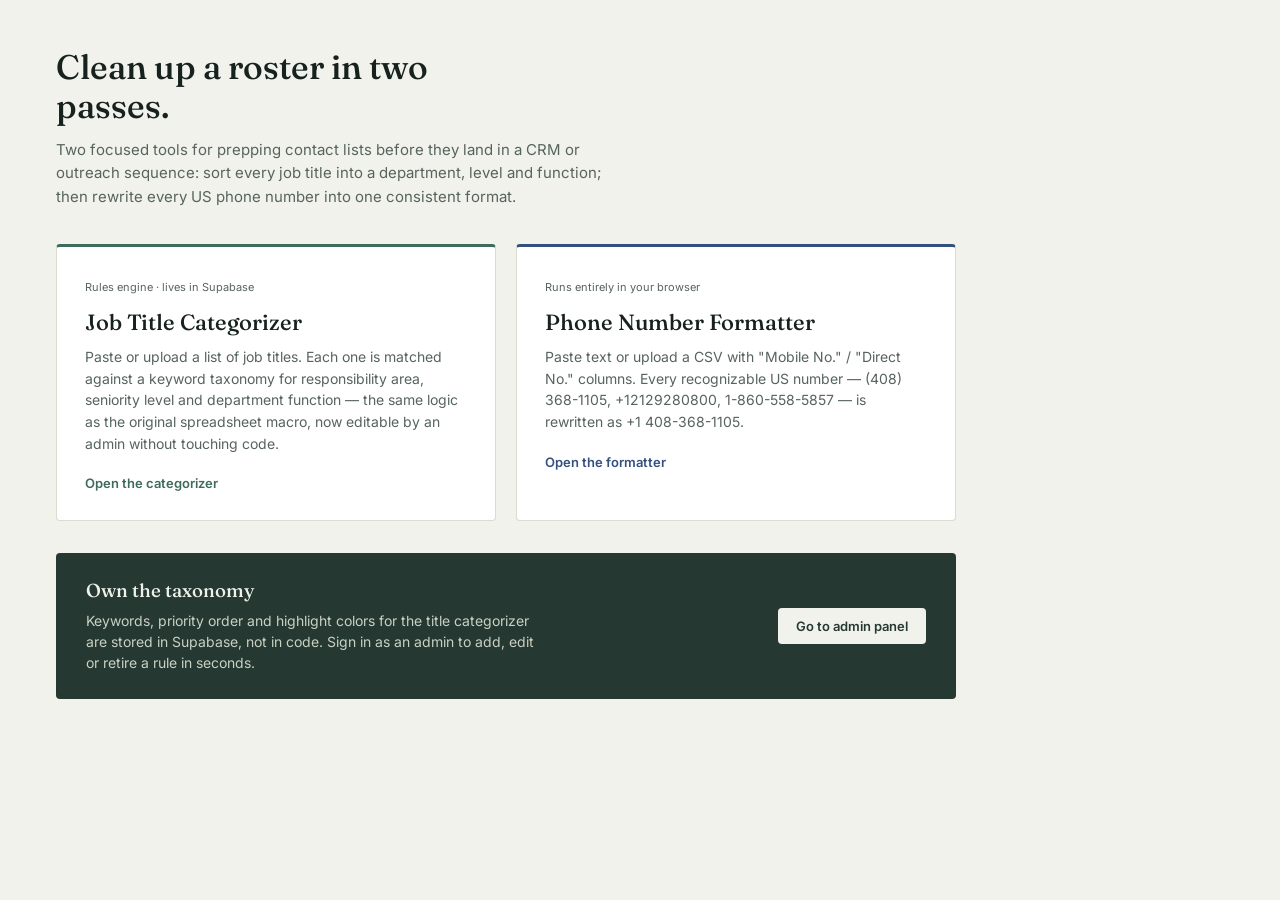
==== index.html @ 350be0b5 "first commit" ====
<!doctype html>
<html lang="en">
  <head>
    <meta charset="UTF-8" />
    <meta name="viewport" content="width=device-width, initial-scale=1.0" />
    <title>Roster Ops — Title & Phone Toolkit</title>
    <link rel="preconnect" href="https://fonts.googleapis.com" />
    <link rel="preconnect" href="https://fonts.gstatic.com" crossorigin />
    <link
      href="https://fonts.googleapis.com/css2?family=Fraunces:opsz,wght@9..144,400;9..144,500;9..144,600&family=Inter:wght@400;500;600;700&family=IBM+Plex+Mono:wght@500&display=swap"
      rel="stylesheet"
    />
    <link rel="stylesheet" href="css/styles.css" />
  </head>
  <body>
    <div class="app-shell">
      <div id="sidebar-root"></div>
      <main class="app-main">
        <div class="page">
          <header class="page-header">
            <h1 class="page-title">Clean up a roster in two passes.</h1>
            <p class="page-lede">
              Two focused tools for prepping contact lists before they land in a CRM or outreach
              sequence: sort every job title into a department, level and function; then rewrite
              every US phone number into one consistent format.
            </p>
          </header>

          <div class="tool-grid">
            <a href="job-title-categorizer.html" class="tool-card tool-card--titles">
              <span class="tool-card-tag">Rules engine · lives in Supabase</span>
              <h2>Job Title Categorizer</h2>
              <p>
                Paste or upload a list of job titles. Each one is matched against a keyword
                taxonomy for responsibility area, seniority level and department function — the
                same logic as the original spreadsheet macro, now editable by an admin without
                touching code.
              </p>
              <span class="tool-card-cta">Open the categorizer</span>
            </a>

            <a href="phone-formatter.html" class="tool-card tool-card--phones">
              <span class="tool-card-tag">Runs entirely in your browser</span>
              <h2>Phone Number Formatter</h2>
              <p>
                Paste text or upload a CSV with "Mobile No." / "Direct No." columns. Every
                recognizable US number — (408) 368-1105, +12129280800, 1-860-558-5857 — is
                rewritten as +1 408-368-1105.
              </p>
              <span class="tool-card-cta">Open the formatter</span>
            </a>
          </div>

          <section class="admin-callout">
            <div>
              <h3>Own the taxonomy</h3>
              <p>
                Keywords, priority order and highlight colors for the title categorizer are
                stored in Supabase, not in code. Sign in as an admin to add, edit or retire a
                rule in seconds.
              </p>
            </div>
            <a href="admin-login.html" class="admin-callout-cta">Go to admin panel</a>
          </section>
        </div>
      </main>
    </div>

    <script type="module" src="js/pages/home.js"></script>
  </body>
</html>
---- css/styles.css ----
:root {
  --ink: #17211d;
  --paper: #f1f2ec;
  --paper-raised: #ffffff;
  --slate: #263832;
  --slate-light: #33473f;
  --line: #d9dcd0;
  --accent-titles: #3e6b5b;
  --accent-titles-soft: #e4ede8;
  --accent-phones: #33507e;
  --accent-phones-soft: #e6ebf4;
  --highlight-architecture: #fff2cc;
  --highlight-others: #f8cece;
  --text-muted: #57645d;
  --danger: #a23b2e;
  --font-display: "Fraunces", "Iowan Old Style", serif;
  --font-body: "Inter", system-ui, sans-serif;
  --font-mono: "IBM Plex Mono", monospace;
  --radius: 4px;
}

* {
  box-sizing: border-box;
}

html,
body,
#root {
  height: 100%;
}

body {
  margin: 0;
  font-family: var(--font-body);
  color: var(--ink);
  background: var(--paper);
  -webkit-font-smoothing: antialiased;
}

button,
input {
  font-family: inherit;
}

a {
  color: inherit;
}

/* ---------- shell ---------- */

.app-shell {
  display: flex;
  min-height: 100vh;
}

.sidebar {
  width: 248px;
  flex-shrink: 0;
  background: var(--slate);
  color: #eef1ea;
  display: flex;
  flex-direction: column;
  padding: 28px 20px;
  position: sticky;
  top: 0;
  height: 100vh;
}

.sidebar-brand {
  display: flex;
  align-items: center;
  gap: 12px;
  margin-bottom: 40px;
}

.sidebar-brand-mark {
  font-family: var(--font-display);
  font-size: 20px;
  font-weight: 600;
  background: var(--paper);
  color: var(--slate);
  width: 36px;
  height: 36px;
  border-radius: var(--radius);
  display: flex;
  align-items: center;
  justify-content: center;
}

.sidebar-brand-name {
  font-family: var(--font-display);
  font-size: 16px;
  line-height: 1.2;
}

.sidebar-brand-sub {
  font-size: 12px;
  color: #b7c2ba;
}

.sidebar-nav {
  display: flex;
  flex-direction: column;
  gap: 2px;
}

.sidebar-link {
  display: block;
  padding: 10px 12px;
  border-radius: var(--radius);
  text-decoration: none;
  color: #d8ddd3;
  font-size: 14px;
  transition: background 0.15s ease;
}

.sidebar-link:hover {
  background: var(--slate-light);
}

.sidebar-link.is-active {
  background: var(--slate-light);
  color: #ffffff;
  font-weight: 600;
}

.sidebar-admin {
  margin-top: auto;
  padding-top: 20px;
  border-top: 1px solid rgba(255, 255, 255, 0.12);
}

.sidebar-admin-label {
  font-size: 11px;
  letter-spacing: 0.04em;
  color: #8fa094;
  margin-bottom: 8px;
}

.sidebar-signout {
  width: 100%;
  text-align: left;
  background: none;
  border: none;
  color: #b7c2ba;
  font-size: 12px;
  padding: 8px 12px;
  cursor: pointer;
}

.sidebar-signout:hover {
  color: #ffffff;
}

.app-main {
  flex: 1;
  padding: 48px 56px 80px;
  max-width: 1100px;
}

/* ---------- page ---------- */

.page {
  max-width: 900px;
}

.page--narrow {
  max-width: 420px;
}

.page-header {
  margin-bottom: 36px;
}

.page-title {
  font-family: var(--font-display);
  font-size: 34px;
  font-weight: 500;
  margin: 0 0 12px;
  line-height: 1.15;
  max-width: 20ch;
}

.page-lede {
  font-size: 15px;
  color: var(--text-muted);
  max-width: 62ch;
  line-height: 1.55;
  margin: 0;
}

.page-loading {
  padding: 48px;
  color: var(--text-muted);
}

/* ---------- home ---------- */

.tool-grid {
  display: grid;
  grid-template-columns: 1fr 1fr;
  gap: 20px;
  margin-bottom: 32px;
}

.tool-card {
  display: block;
  padding: 28px;
  border-radius: var(--radius);
  text-decoration: none;
  color: var(--ink);
  border: 1px solid var(--line);
  background: var(--paper-raised);
  transition: border-color 0.15s ease, transform 0.15s ease;
}

.tool-card:hover {
  transform: translateY(-2px);
}

.tool-card--titles {
  border-top: 3px solid var(--accent-titles);
}

.tool-card--phones {
  border-top: 3px solid var(--accent-phones);
}

.tool-card-tag {
  display: inline-block;
  font-size: 11px;
  color: var(--text-muted);
  margin-bottom: 14px;
}

.tool-card h2 {
  font-family: var(--font-display);
  font-size: 22px;
  font-weight: 500;
  margin: 0 0 10px;
}

.tool-card p {
  font-size: 14px;
  color: var(--text-muted);
  line-height: 1.55;
  margin: 0 0 18px;
}

.tool-card-cta {
  font-size: 13px;
  font-weight: 600;
}

.tool-card--titles .tool-card-cta {
  color: var(--accent-titles);
}

.tool-card--phones .tool-card-cta {
  color: var(--accent-phones);
}

.admin-callout {
  display: flex;
  align-items: center;
  justify-content: space-between;
  gap: 24px;
  background: var(--slate);
  color: #eef1ea;
  padding: 26px 30px;
  border-radius: var(--radius);
}

.admin-callout h3 {
  font-family: var(--font-display);
  font-weight: 500;
  margin: 0 0 8px;
}

.admin-callout p {
  margin: 0;
  font-size: 14px;
  color: #c8d1c3;
  max-width: 50ch;
  line-height: 1.5;
}

.admin-callout-cta {
  flex-shrink: 0;
  background: var(--paper);
  color: var(--slate);
  padding: 10px 18px;
  border-radius: var(--radius);
  text-decoration: none;
  font-size: 13px;
  font-weight: 600;
  white-space: nowrap;
}

/* ---------- tool panel ---------- */

.tool-panel {
  background: var(--paper-raised);
  border: 1px solid var(--line);
  border-radius: var(--radius);
  padding: 24px;
  margin-bottom: 28px;
}

.field-row {
  display: flex;
  align-items: center;
  gap: 12px;
  margin-bottom: 14px;
}

.upload-button {
  display: inline-block;
  padding: 9px 16px;
  border: 1px solid var(--ink);
  border-radius: var(--radius);
  font-size: 13px;
  font-weight: 600;
  cursor: pointer;
}

.upload-button:hover {
  background: var(--ink);
  color: var(--paper);
}

.textarea {
  width: 100%;
  border: 1px solid var(--line);
  border-radius: var(--radius);
  padding: 14px;
  font-family: var(--font-mono);
  font-size: 13px;
  line-height: 1.6;
  resize: vertical;
  margin-bottom: 16px;
}

.hint {
  font-size: 13px;
  color: var(--text-muted);
  margin: 0 0 16px;
}

.btn-primary,
.btn-secondary,
.btn-ghost {
  border-radius: var(--radius);
  border: 1px solid transparent;
  padding: 10px 18px;
  font-size: 13px;
  font-weight: 600;
  cursor: pointer;
}

.btn-primary {
  background: var(--ink);
  color: var(--paper);
}

.btn-primary:disabled {
  opacity: 0.5;
  cursor: default;
}

.btn-secondary {
  background: transparent;
  border-color: var(--ink);
  color: var(--ink);
}

.btn-ghost {
  background: transparent;
  border-color: var(--line);
  color: var(--text-muted);
}

.btn-small {
  padding: 6px 12px;
  font-size: 12px;
}

/* ---------- results / tables ---------- */

.results-block {
  margin-top: 8px;
}

.results-header {
  display: flex;
  align-items: center;
  justify-content: space-between;
  margin-bottom: 14px;
}

.results-header h2 {
  font-family: var(--font-display);
  font-weight: 500;
  font-size: 18px;
  margin: 0;
}

.data-table {
  width: 100%;
  border-collapse: collapse;
  font-size: 13px;
  background: var(--paper-raised);
  border: 1px solid var(--line);
}

.data-table th,
.data-table td {
  text-align: left;
  padding: 9px 12px;
  border-bottom: 1px solid var(--line);
}

.data-table th {
  font-weight: 600;
  color: var(--text-muted);
  font-size: 12px;
  border-bottom: 1px solid var(--ink);
}

.cell-mono {
  font-family: var(--font-mono);
}

.row-highlight-architecture td {
  background: var(--highlight-architecture);
}

.row-highlight-others td {
  background: var(--highlight-others);
}

/* ---------- banners ---------- */

.banner {
  padding: 12px 16px;
  border-radius: var(--radius);
  font-size: 13px;
  margin-bottom: 20px;
}

.banner--error {
  background: #fbe7e3;
  color: var(--danger);
  border: 1px solid #e6b6ac;
}

/* ---------- auth ---------- */

.auth-form {
  display: flex;
  flex-direction: column;
  gap: 16px;
  background: var(--paper-raised);
  border: 1px solid var(--line);
  border-radius: var(--radius);
  padding: 24px;
}

.field-label {
  display: flex;
  flex-direction: column;
  gap: 6px;
  font-size: 13px;
  font-weight: 600;
  color: var(--text-muted);
}

.field-input {
  border: 1px solid var(--line);
  border-radius: var(--radius);
  padding: 10px 12px;
  font-size: 14px;
  font-weight: 400;
  color: var(--ink);
}

/* ---------- admin rules ---------- */

.rule-section {
  margin-bottom: 40px;
}

.rule-section h2 {
  font-family: var(--font-display);
  font-weight: 500;
  font-size: 18px;
  margin: 0 0 14px;
}

.rule-table td {
  vertical-align: middle;
}

.cell-input {
  width: 100%;
  border: 1px solid transparent;
  background: transparent;
  padding: 6px 8px;
  border-radius: var(--radius);
  font-size: 13px;
  color: var(--ink);
}

.cell-input:hover,
.cell-input:focus {
  border-color: var(--line);
  background: var(--paper);
  outline: none;
}

.cell-input--narrow {
  width: 60px;
}

.rule-actions {
  display: flex;
  gap: 6px;
}

.row-inactive {
  opacity: 0.5;
}

.row-new {
  background: var(--accent-titles-soft);
}

@media (max-width: 860px) {
  .app-shell {
    flex-direction: column;
  }
  .sidebar {
    width: 100%;
    height: auto;
    position: static;
  }
  .app-main {
    padding: 32px 20px 60px;
  }
  .tool-grid {
    grid-template-columns: 1fr;
  }
  .admin-callout {
    flex-direction: column;
    align-items: flex-start;
  }
}
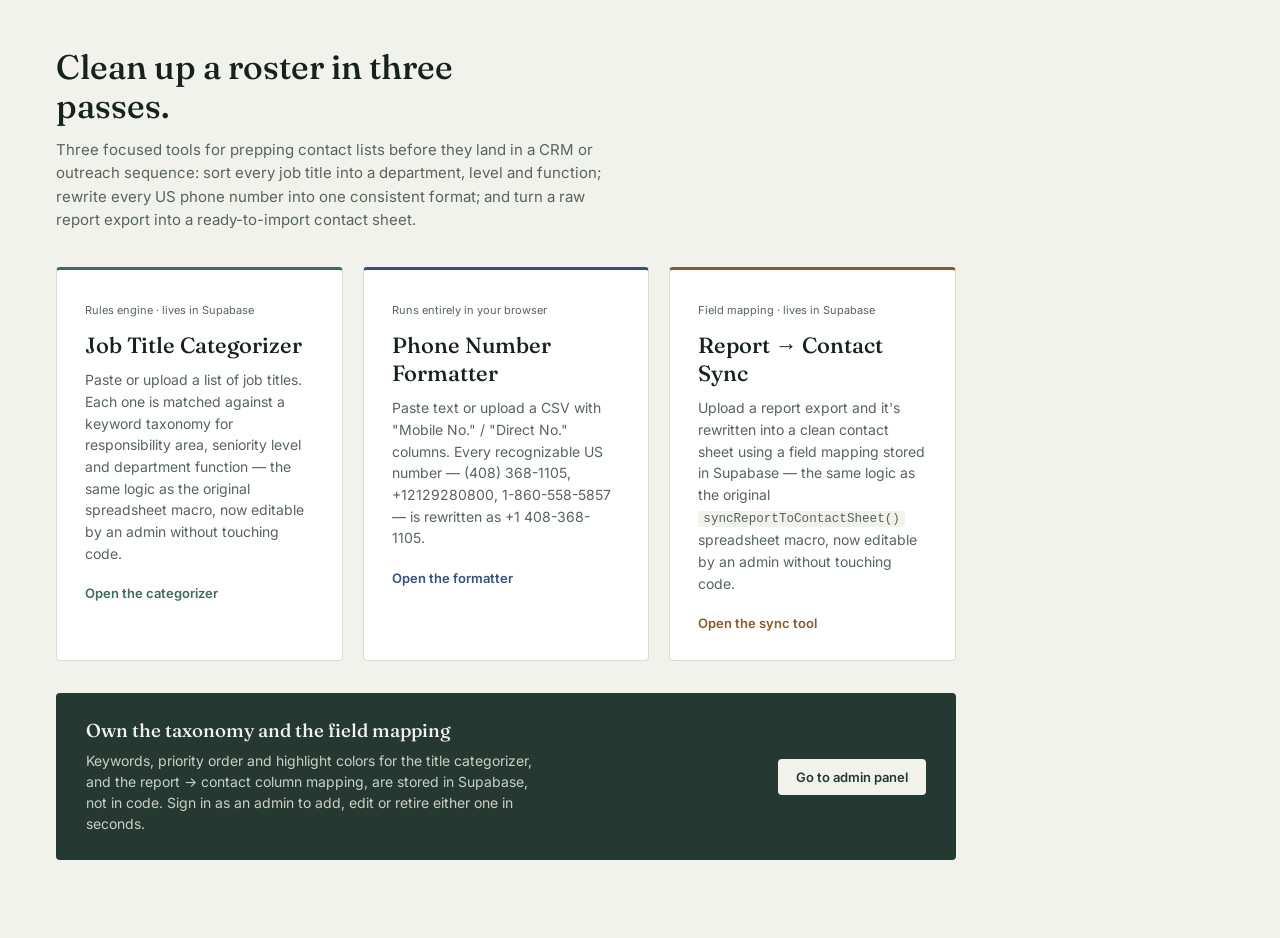
==== commit d9351e04: "sync report" ====
--- a/index.html
+++ b/index.html
@@ -18,11 +18,12 @@
       <main class="app-main">
         <div class="page">
           <header class="page-header">
-            <h1 class="page-title">Clean up a roster in two passes.</h1>
+            <h1 class="page-title">Clean up a roster in three passes.</h1>
             <p class="page-lede">
-              Two focused tools for prepping contact lists before they land in a CRM or outreach
-              sequence: sort every job title into a department, level and function; then rewrite
-              every US phone number into one consistent format.
+              Three focused tools for prepping contact lists before they land in a CRM or
+              outreach sequence: sort every job title into a department, level and function;
+              rewrite every US phone number into one consistent format; and turn a raw report
+              export into a ready-to-import contact sheet.
             </p>
           </header>
 
@@ -49,15 +50,27 @@
               </p>
               <span class="tool-card-cta">Open the formatter</span>
             </a>
+
+            <a href="report-sync.html" class="tool-card tool-card--sync">
+              <span class="tool-card-tag">Field mapping · lives in Supabase</span>
+              <h2>Report → Contact Sync</h2>
+              <p>
+                Upload a report export and it's rewritten into a clean contact sheet using a
+                field mapping stored in Supabase — the same logic as the original
+                <code>syncReportToContactSheet()</code> spreadsheet macro, now editable by an
+                admin without touching code.
+              </p>
+              <span class="tool-card-cta">Open the sync tool</span>
+            </a>
           </div>
 
           <section class="admin-callout">
             <div>
-              <h3>Own the taxonomy</h3>
+              <h3>Own the taxonomy and the field mapping</h3>
               <p>
-                Keywords, priority order and highlight colors for the title categorizer are
-                stored in Supabase, not in code. Sign in as an admin to add, edit or retire a
-                rule in seconds.
+                Keywords, priority order and highlight colors for the title categorizer, and the
+                report → contact column mapping, are stored in Supabase, not in code. Sign in as
+                an admin to add, edit or retire either one in seconds.
               </p>
             </div>
             <a href="admin-login.html" class="admin-callout-cta">Go to admin panel</a>
--- a/css/styles.css
+++ b/css/styles.css
@@ -9,6 +9,8 @@
   --accent-titles-soft: #e4ede8;
   --accent-phones: #33507e;
   --accent-phones-soft: #e6ebf4;
+  --accent-sync: #8a5a2b;
+  --accent-sync-soft: #f3e8db;
   --highlight-architecture: #fff2cc;
   --highlight-others: #f8cece;
   --text-muted: #57645d;
@@ -198,7 +200,7 @@
 
 .tool-grid {
   display: grid;
-  grid-template-columns: 1fr 1fr;
+  grid-template-columns: repeat(auto-fit, minmax(260px, 1fr));
   gap: 20px;
   margin-bottom: 32px;
 }
@@ -226,6 +228,10 @@
   border-top: 3px solid var(--accent-phones);
 }
 
+.tool-card--sync {
+  border-top: 3px solid var(--accent-sync);
+}
+
 .tool-card-tag {
   display: inline-block;
   font-size: 11px;
@@ -258,6 +264,18 @@
 
 .tool-card--phones .tool-card-cta {
   color: var(--accent-phones);
+}
+
+.tool-card--sync .tool-card-cta {
+  color: var(--accent-sync);
+}
+
+.tool-card code {
+  font-family: var(--font-mono);
+  font-size: 0.9em;
+  background: var(--paper);
+  padding: 1px 5px;
+  border-radius: 3px;
 }
 
 .admin-callout {
@@ -398,6 +416,12 @@
   margin-bottom: 14px;
 }
 
+.results-header-actions {
+  display: flex;
+  align-items: center;
+  gap: 10px;
+}
+
 .results-header h2 {
   font-family: var(--font-display);
   font-weight: 500;
@@ -439,13 +463,62 @@
   background: var(--highlight-others);
 }
 
+/* ---------- progress bar ---------- */
+
+.progress-wrap {
+  margin: 0 0 16px;
+}
+
+.progress-label {
+  display: flex;
+  justify-content: space-between;
+  font-size: 12px;
+  color: var(--text-muted);
+  margin-bottom: 6px;
+  font-family: var(--font-mono);
+}
+
+.progress-track {
+  width: 100%;
+  height: 8px;
+  border-radius: 999px;
+  background: var(--line);
+  overflow: hidden;
+}
+
+.progress-fill {
+  height: 100%;
+  width: 0%;
+  background: var(--accent-titles);
+  transition: width 0.12s ease-out;
+}
+
+.table-note {
+  font-size: 12px;
+  color: var(--text-muted);
+  margin: 10px 0 0;
+}
+
 /* ---------- banners ---------- */
 
 .banner {
   padding: 12px 16px;
   border-radius: var(--radius);
   font-size: 13px;
+  margin-bottom: 12px;
+  background: var(--accent-titles-soft);
+  color: var(--ink);
+  border: 1px solid var(--line);
+}
+
+.banner:last-child {
   margin-bottom: 20px;
+}
+
+.banner a {
+  color: inherit;
+  font-weight: 600;
+  text-decoration: underline;
 }
 
 .banner--error {
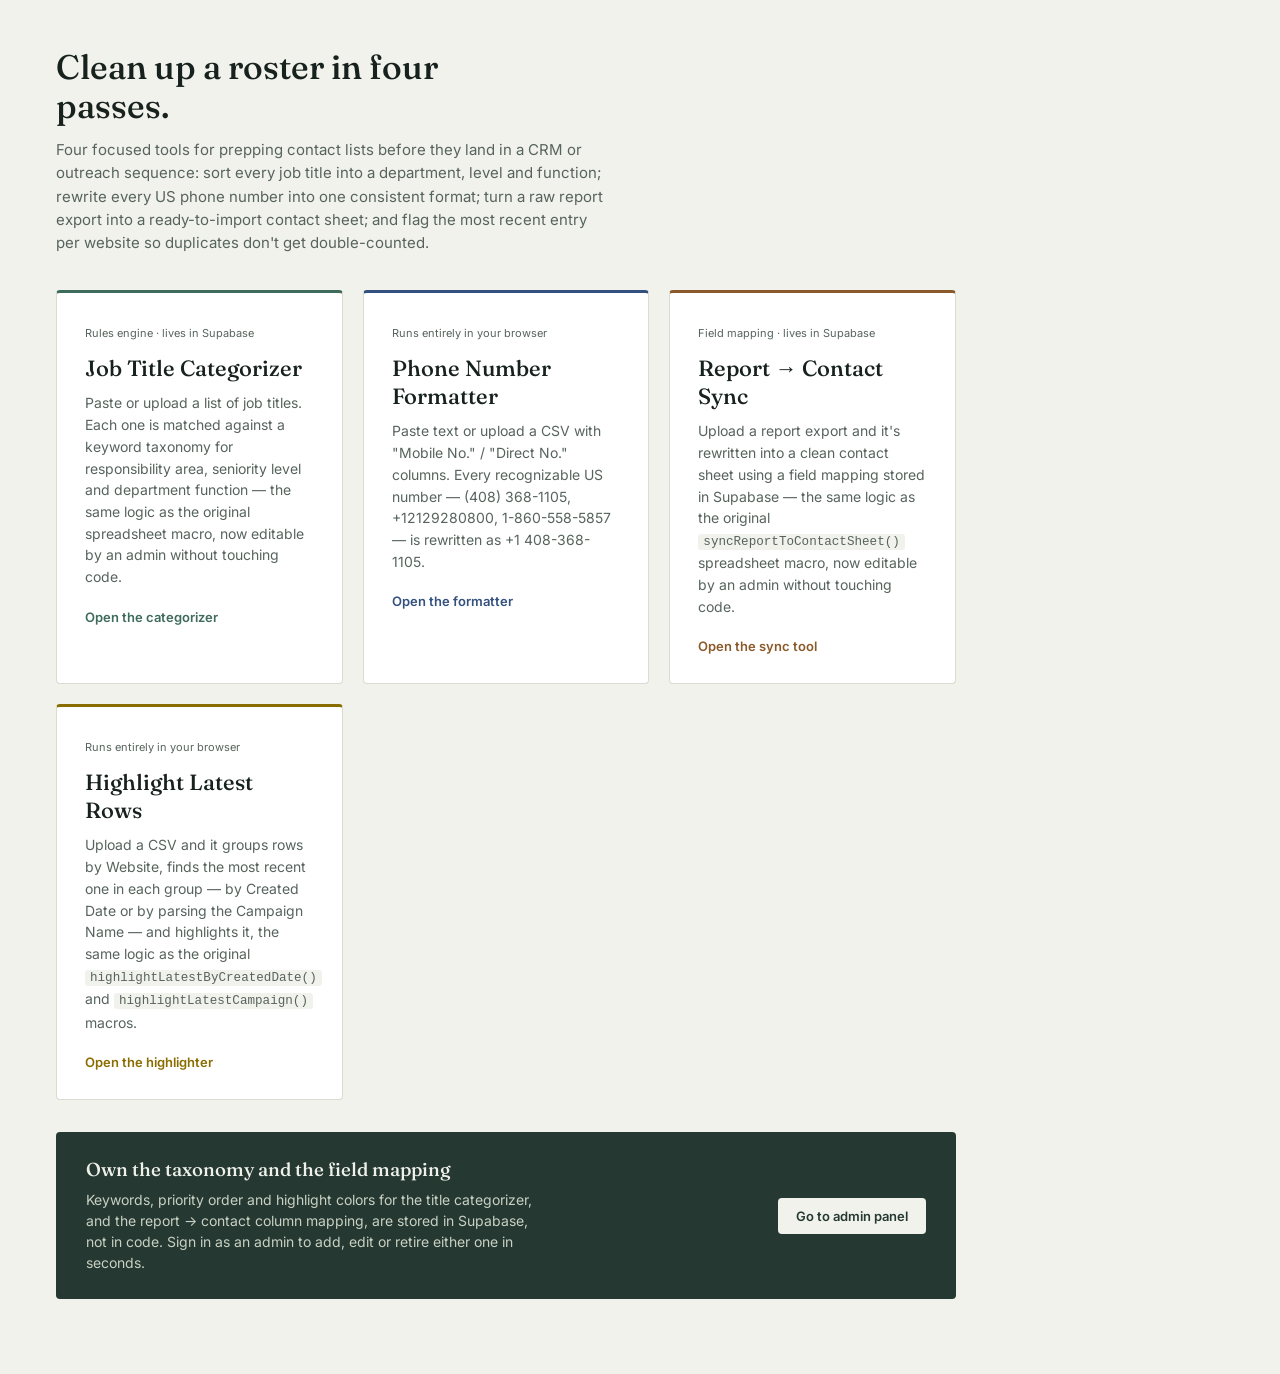
==== commit 2a4c5253: "first commit" ====
--- a/index.html
+++ b/index.html
@@ -18,12 +18,13 @@
       <main class="app-main">
         <div class="page">
           <header class="page-header">
-            <h1 class="page-title">Clean up a roster in three passes.</h1>
+            <h1 class="page-title">Clean up a roster in four passes.</h1>
             <p class="page-lede">
-              Three focused tools for prepping contact lists before they land in a CRM or
+              Four focused tools for prepping contact lists before they land in a CRM or
               outreach sequence: sort every job title into a department, level and function;
-              rewrite every US phone number into one consistent format; and turn a raw report
-              export into a ready-to-import contact sheet.
+              rewrite every US phone number into one consistent format; turn a raw report
+              export into a ready-to-import contact sheet; and flag the most recent entry per
+              website so duplicates don't get double-counted.
             </p>
           </header>
 
@@ -62,6 +63,18 @@
               </p>
               <span class="tool-card-cta">Open the sync tool</span>
             </a>
+
+            <a href="highlight-latest.html" class="tool-card tool-card--highlight">
+              <span class="tool-card-tag">Runs entirely in your browser</span>
+              <h2>Highlight Latest Rows</h2>
+              <p>
+                Upload a CSV and it groups rows by Website, finds the most recent one in each
+                group — by Created Date or by parsing the Campaign Name — and highlights it,
+                the same logic as the original <code>highlightLatestByCreatedDate()</code> and
+                <code>highlightLatestCampaign()</code> macros.
+              </p>
+              <span class="tool-card-cta">Open the highlighter</span>
+            </a>
           </div>
 
           <section class="admin-callout">
--- a/css/styles.css
+++ b/css/styles.css
@@ -11,6 +11,9 @@
   --accent-phones-soft: #e6ebf4;
   --accent-sync: #8a5a2b;
   --accent-sync-soft: #f3e8db;
+  --accent-highlight: #8a6d00;
+  --accent-highlight-soft: #fbf3d1;
+  --highlight-latest: #fff59d;
   --highlight-architecture: #fff2cc;
   --highlight-others: #f8cece;
   --text-muted: #57645d;
@@ -232,6 +235,10 @@
   border-top: 3px solid var(--accent-sync);
 }
 
+.tool-card--highlight {
+  border-top: 3px solid var(--accent-highlight);
+}
+
 .tool-card-tag {
   display: inline-block;
   font-size: 11px;
@@ -268,6 +275,10 @@
 
 .tool-card--sync .tool-card-cta {
   color: var(--accent-sync);
+}
+
+.tool-card--highlight .tool-card-cta {
+  color: var(--accent-highlight);
 }
 
 .tool-card code {
@@ -365,6 +376,61 @@
   margin: 0 0 16px;
 }
 
+.config-grid {
+  display: grid;
+  grid-template-columns: repeat(auto-fit, minmax(200px, 1fr));
+  gap: 16px;
+  margin: 4px 0 18px;
+}
+
+.field-group {
+  display: flex;
+  flex-direction: column;
+  gap: 6px;
+}
+
+.field-group-label {
+  font-size: 12px;
+  font-weight: 600;
+  text-transform: uppercase;
+  letter-spacing: 0.04em;
+  color: var(--text-muted);
+}
+
+.select-input {
+  border: 1px solid var(--line);
+  border-radius: var(--radius);
+  padding: 8px 10px;
+  font-family: var(--font-body);
+  font-size: 13px;
+  background: var(--paper-raised);
+  color: var(--ink);
+}
+
+.radio-group {
+  display: flex;
+  flex-wrap: wrap;
+  gap: 16px;
+}
+
+.radio-option {
+  display: flex;
+  align-items: center;
+  gap: 6px;
+  font-size: 13px;
+  cursor: pointer;
+}
+
+.radio-option input {
+  accent-color: var(--ink);
+}
+
+.mode-panel {
+  border-top: 1px dashed var(--line);
+  padding-top: 16px;
+  margin-top: 4px;
+}
+
 .btn-primary,
 .btn-secondary,
 .btn-ghost {
@@ -461,6 +527,10 @@
 
 .row-highlight-others td {
   background: var(--highlight-others);
+}
+
+.row-highlight-latest td {
+  background: var(--highlight-latest);
 }
 
 /* ---------- progress bar ---------- */
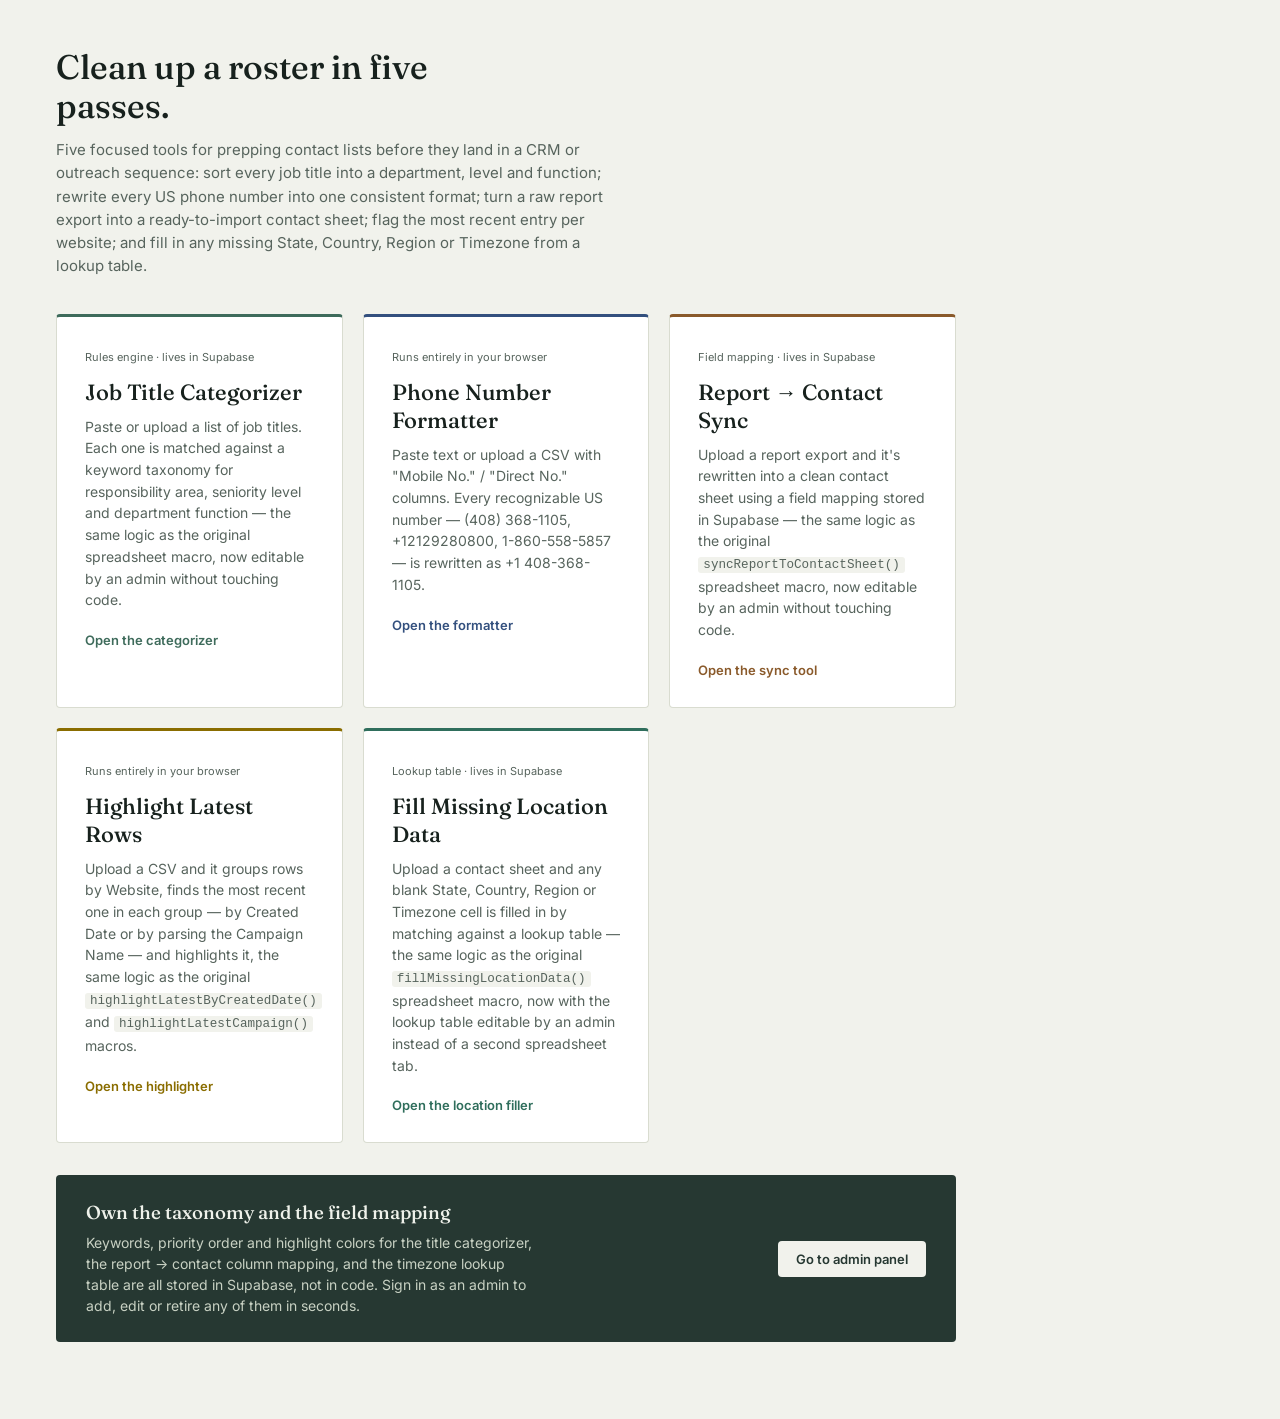
==== commit 3da40a70: "first commit" ====
--- a/index.html
+++ b/index.html
@@ -18,13 +18,14 @@
       <main class="app-main">
         <div class="page">
           <header class="page-header">
-            <h1 class="page-title">Clean up a roster in four passes.</h1>
+            <h1 class="page-title">Clean up a roster in five passes.</h1>
             <p class="page-lede">
-              Four focused tools for prepping contact lists before they land in a CRM or
+              Five focused tools for prepping contact lists before they land in a CRM or
               outreach sequence: sort every job title into a department, level and function;
               rewrite every US phone number into one consistent format; turn a raw report
-              export into a ready-to-import contact sheet; and flag the most recent entry per
-              website so duplicates don't get double-counted.
+              export into a ready-to-import contact sheet; flag the most recent entry per
+              website; and fill in any missing State, Country, Region or Timezone from a
+              lookup table.
             </p>
           </header>
 
@@ -75,15 +76,28 @@
               </p>
               <span class="tool-card-cta">Open the highlighter</span>
             </a>
+
+            <a href="location-fill.html" class="tool-card tool-card--timezone">
+              <span class="tool-card-tag">Lookup table · lives in Supabase</span>
+              <h2>Fill Missing Location Data</h2>
+              <p>
+                Upload a contact sheet and any blank State, Country, Region or Timezone cell
+                is filled in by matching against a lookup table — the same logic as the
+                original <code>fillMissingLocationData()</code> spreadsheet macro, now with
+                the lookup table editable by an admin instead of a second spreadsheet tab.
+              </p>
+              <span class="tool-card-cta">Open the location filler</span>
+            </a>
           </div>
 
           <section class="admin-callout">
             <div>
               <h3>Own the taxonomy and the field mapping</h3>
               <p>
-                Keywords, priority order and highlight colors for the title categorizer, and the
-                report → contact column mapping, are stored in Supabase, not in code. Sign in as
-                an admin to add, edit or retire either one in seconds.
+                Keywords, priority order and highlight colors for the title categorizer, the
+                report → contact column mapping, and the timezone lookup table are all stored
+                in Supabase, not in code. Sign in as an admin to add, edit or retire any of
+                them in seconds.
               </p>
             </div>
             <a href="admin-login.html" class="admin-callout-cta">Go to admin panel</a>
--- a/css/styles.css
+++ b/css/styles.css
@@ -13,7 +13,11 @@
   --accent-sync-soft: #f3e8db;
   --accent-highlight: #8a6d00;
   --accent-highlight-soft: #fbf3d1;
+  --accent-timezone: #2f6e5c;
+  --accent-timezone-soft: #dcece7;
   --highlight-latest: #fff59d;
+  --highlight-filled: #d9ead3;
+  --highlight-filled: #d9ead3;
   --highlight-architecture: #fff2cc;
   --highlight-others: #f8cece;
   --text-muted: #57645d;
@@ -239,6 +243,10 @@
   border-top: 3px solid var(--accent-highlight);
 }
 
+.tool-card--timezone {
+  border-top: 3px solid var(--accent-timezone);
+}
+
 .tool-card-tag {
   display: inline-block;
   font-size: 11px;
@@ -279,6 +287,10 @@
 
 .tool-card--highlight .tool-card-cta {
   color: var(--accent-highlight);
+}
+
+.tool-card--timezone .tool-card-cta {
+  color: var(--accent-timezone);
 }
 
 .tool-card code {
@@ -531,6 +543,10 @@
 
 .row-highlight-latest td {
   background: var(--highlight-latest);
+}
+
+td.cell-filled {
+  background: var(--highlight-filled);
 }
 
 /* ---------- progress bar ---------- */
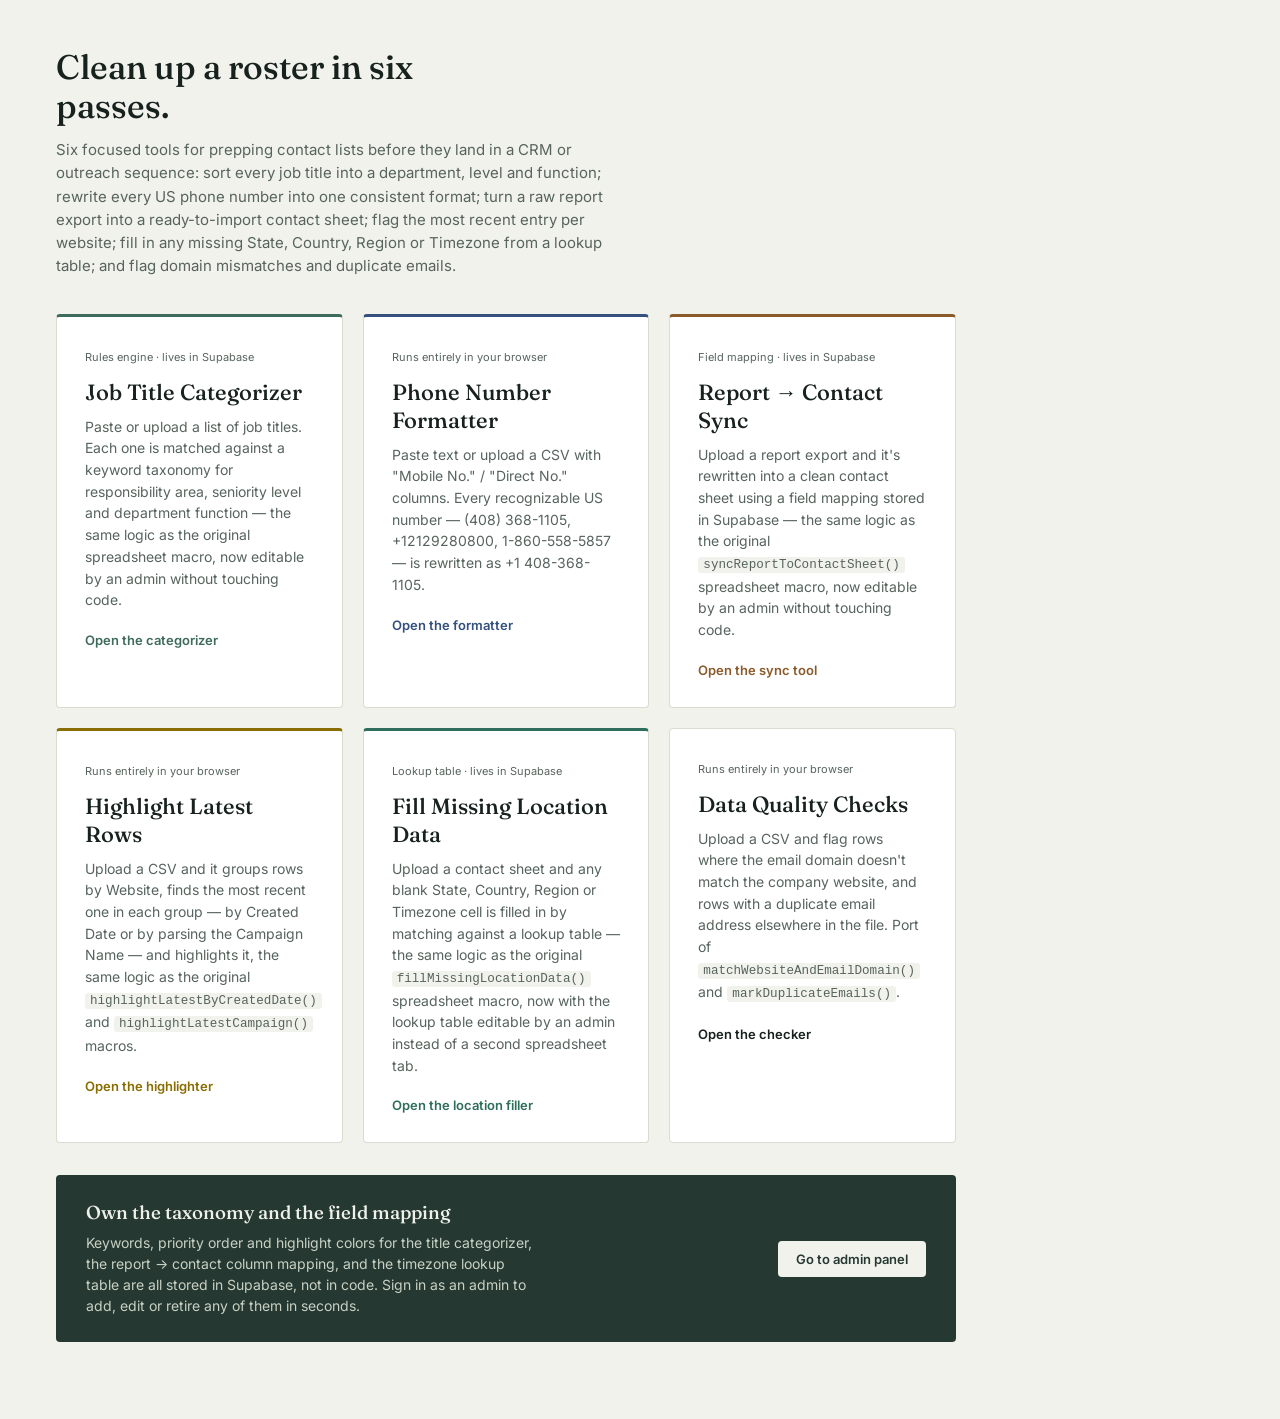
==== commit c6615c3f: "first commit" ====
--- a/index.html
+++ b/index.html
@@ -18,14 +18,14 @@
       <main class="app-main">
         <div class="page">
           <header class="page-header">
-            <h1 class="page-title">Clean up a roster in five passes.</h1>
+            <h1 class="page-title">Clean up a roster in six passes.</h1>
             <p class="page-lede">
-              Five focused tools for prepping contact lists before they land in a CRM or
+              Six focused tools for prepping contact lists before they land in a CRM or
               outreach sequence: sort every job title into a department, level and function;
               rewrite every US phone number into one consistent format; turn a raw report
               export into a ready-to-import contact sheet; flag the most recent entry per
-              website; and fill in any missing State, Country, Region or Timezone from a
-              lookup table.
+              website; fill in any missing State, Country, Region or Timezone from a lookup
+              table; and flag domain mismatches and duplicate emails.
             </p>
           </header>
 
@@ -88,6 +88,18 @@
               </p>
               <span class="tool-card-cta">Open the location filler</span>
             </a>
+
+            <a href="data-quality.html" class="tool-card tool-card--quality">
+              <span class="tool-card-tag">Runs entirely in your browser</span>
+              <h2>Data Quality Checks</h2>
+              <p>
+                Upload a CSV and flag rows where the email domain doesn't match the company
+                website, and rows with a duplicate email address elsewhere in the file. Port
+                of <code>matchWebsiteAndEmailDomain()</code> and
+                <code>markDuplicateEmails()</code>.
+              </p>
+              <span class="tool-card-cta">Open the checker</span>
+            </a>
           </div>
 
           <section class="admin-callout">
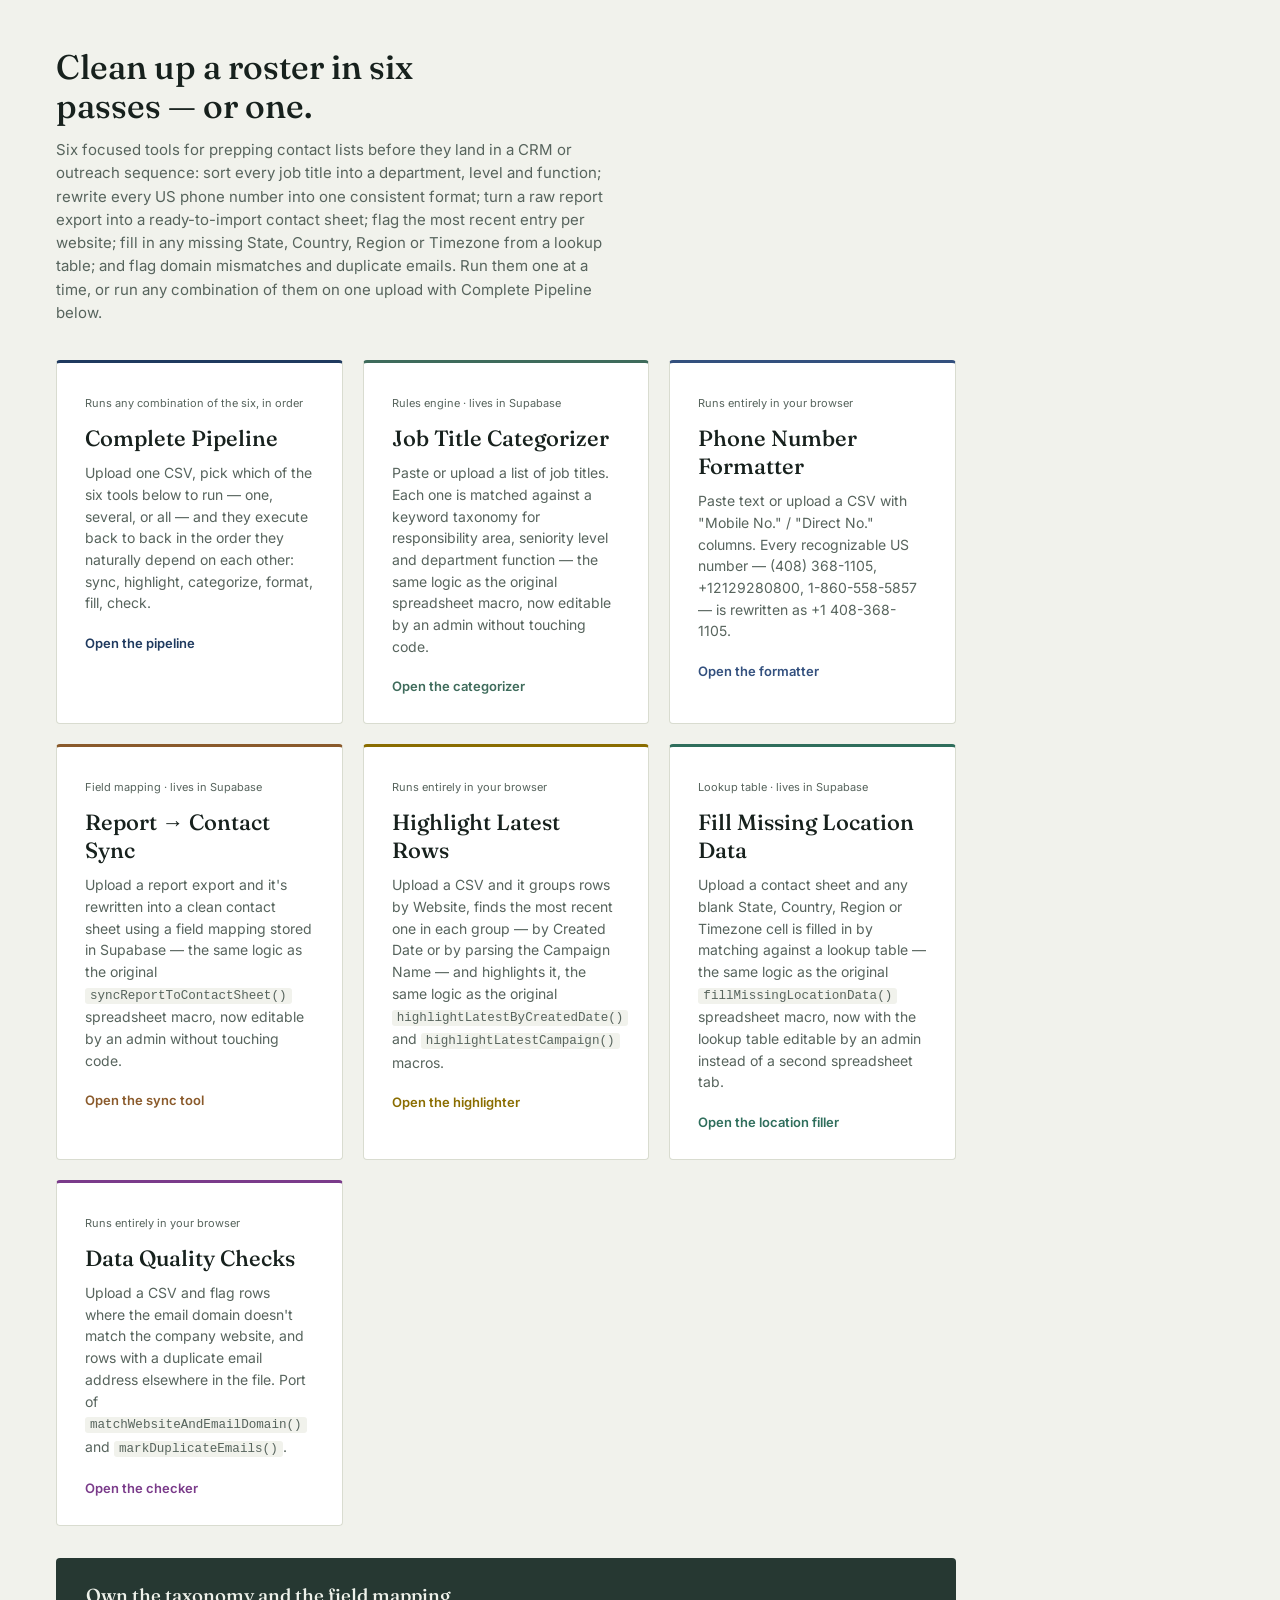
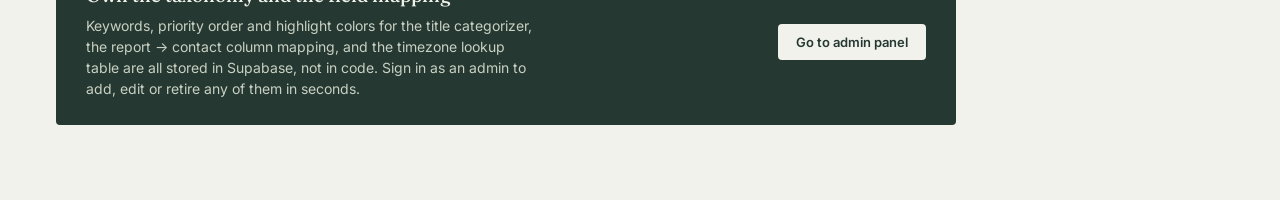
==== commit 47d1234f: "first commit" ====
--- a/index.html
+++ b/index.html
@@ -18,18 +18,30 @@
       <main class="app-main">
         <div class="page">
           <header class="page-header">
-            <h1 class="page-title">Clean up a roster in six passes.</h1>
+            <h1 class="page-title">Clean up a roster in six passes — or one.</h1>
             <p class="page-lede">
               Six focused tools for prepping contact lists before they land in a CRM or
               outreach sequence: sort every job title into a department, level and function;
               rewrite every US phone number into one consistent format; turn a raw report
               export into a ready-to-import contact sheet; flag the most recent entry per
               website; fill in any missing State, Country, Region or Timezone from a lookup
-              table; and flag domain mismatches and duplicate emails.
+              table; and flag domain mismatches and duplicate emails. Run them one at a time,
+              or run any combination of them on one upload with Complete Pipeline below.
             </p>
           </header>
 
           <div class="tool-grid">
+            <a href="complete-pipeline.html" class="tool-card tool-card--pipeline">
+              <span class="tool-card-tag">Runs any combination of the six, in order</span>
+              <h2>Complete Pipeline</h2>
+              <p>
+                Upload one CSV, pick which of the six tools below to run — one, several, or
+                all — and they execute back to back in the order they naturally depend on
+                each other: sync, highlight, categorize, format, fill, check.
+              </p>
+              <span class="tool-card-cta">Open the pipeline</span>
+            </a>
+
             <a href="job-title-categorizer.html" class="tool-card tool-card--titles">
               <span class="tool-card-tag">Rules engine · lives in Supabase</span>
               <h2>Job Title Categorizer</h2>
--- a/css/styles.css
+++ b/css/styles.css
@@ -15,11 +15,15 @@
   --accent-highlight-soft: #fbf3d1;
   --accent-timezone: #2f6e5c;
   --accent-timezone-soft: #dcece7;
+  --accent-quality: #7a3b8a;
+  --accent-quality-soft: #efe1f4;
+  --accent-pipeline: #1f3a5f;
+  --accent-pipeline-soft: #dde6f0;
   --highlight-latest: #fff59d;
-  --highlight-filled: #d9ead3;
   --highlight-filled: #d9ead3;
   --highlight-architecture: #fff2cc;
   --highlight-others: #f8cece;
+  --status-neutral: #e8e8e3;
   --text-muted: #57645d;
   --danger: #a23b2e;
   --font-display: "Fraunces", "Iowan Old Style", serif;
@@ -247,6 +251,14 @@
   border-top: 3px solid var(--accent-timezone);
 }
 
+.tool-card--quality {
+  border-top: 3px solid var(--accent-quality);
+}
+
+.tool-card--pipeline {
+  border-top: 3px solid var(--accent-pipeline);
+}
+
 .tool-card-tag {
   display: inline-block;
   font-size: 11px;
@@ -291,6 +303,14 @@
 
 .tool-card--timezone .tool-card-cta {
   color: var(--accent-timezone);
+}
+
+.tool-card--quality .tool-card-cta {
+  color: var(--accent-quality);
+}
+
+.tool-card--pipeline .tool-card-cta {
+  color: var(--accent-pipeline);
 }
 
 .tool-card code {
@@ -443,6 +463,127 @@
   margin-top: 4px;
 }
 
+/* Complete Pipeline tool */
+
+.pipeline-steps {
+  display: flex;
+  flex-direction: column;
+  gap: 12px;
+  margin-bottom: 20px;
+}
+
+.pipeline-step {
+  border: 1px solid var(--line);
+  border-radius: var(--radius);
+  padding: 16px 18px;
+  background: var(--paper-raised);
+}
+
+.pipeline-step-header {
+  display: flex;
+  align-items: flex-start;
+  gap: 12px;
+}
+
+.pipeline-step-index {
+  flex: 0 0 24px;
+  height: 24px;
+  border-radius: 50%;
+  border: 1px solid var(--ink);
+  font-size: 12px;
+  font-weight: 700;
+  display: flex;
+  align-items: center;
+  justify-content: center;
+  margin-top: 1px;
+}
+
+.pipeline-step-toggle {
+  display: flex;
+  gap: 10px;
+  flex: 1;
+  cursor: pointer;
+}
+
+.pipeline-step-toggle input[type="checkbox"] {
+  margin-top: 3px;
+  accent-color: var(--ink);
+}
+
+.pipeline-step-title {
+  font-weight: 600;
+  font-size: 15px;
+}
+
+.pipeline-step-desc {
+  font-size: 13px;
+  color: var(--text-muted);
+  margin: 2px 0 0;
+}
+
+.pipeline-step-config {
+  display: none;
+  margin: 14px 0 0 36px;
+  padding-top: 14px;
+  border-top: 1px dashed var(--line);
+}
+
+.pipeline-step.is-selected .pipeline-step-config {
+  display: block;
+}
+
+.pipeline-step:not(.is-selected) {
+  opacity: 0.6;
+}
+
+.pipeline-log {
+  list-style: none;
+  padding: 0;
+  margin: 0;
+  display: flex;
+  flex-direction: column;
+  gap: 10px;
+}
+
+.pipeline-log-item {
+  display: flex;
+  gap: 10px;
+  align-items: flex-start;
+  font-size: 13px;
+  padding: 10px 12px;
+  border: 1px solid var(--line);
+  border-radius: var(--radius);
+  background: var(--paper-raised);
+}
+
+.pipeline-log-status {
+  flex: 0 0 20px;
+  text-align: center;
+  font-weight: 700;
+}
+
+.pipeline-log-status.is-running {
+  color: var(--accent-titles);
+}
+
+.pipeline-log-status.is-done {
+  color: var(--accent-timezone);
+}
+
+.pipeline-log-label {
+  font-weight: 600;
+}
+
+.pipeline-log-summary {
+  color: var(--text-muted);
+  margin-top: 2px;
+}
+
+.pipeline-log-warning {
+  color: var(--danger);
+  margin-top: 2px;
+}
+
 .btn-primary,
 .btn-secondary,
 .btn-ghost {
@@ -547,6 +688,19 @@
 
 td.cell-filled {
   background: var(--highlight-filled);
+}
+
+td.status-good {
+  background: var(--highlight-filled);
+}
+
+td.status-bad {
+  background: var(--highlight-others);
+}
+
+td.status-neutral {
+  background: var(--status-neutral);
+  color: var(--text-muted);
 }
 
 /* ---------- progress bar ---------- */
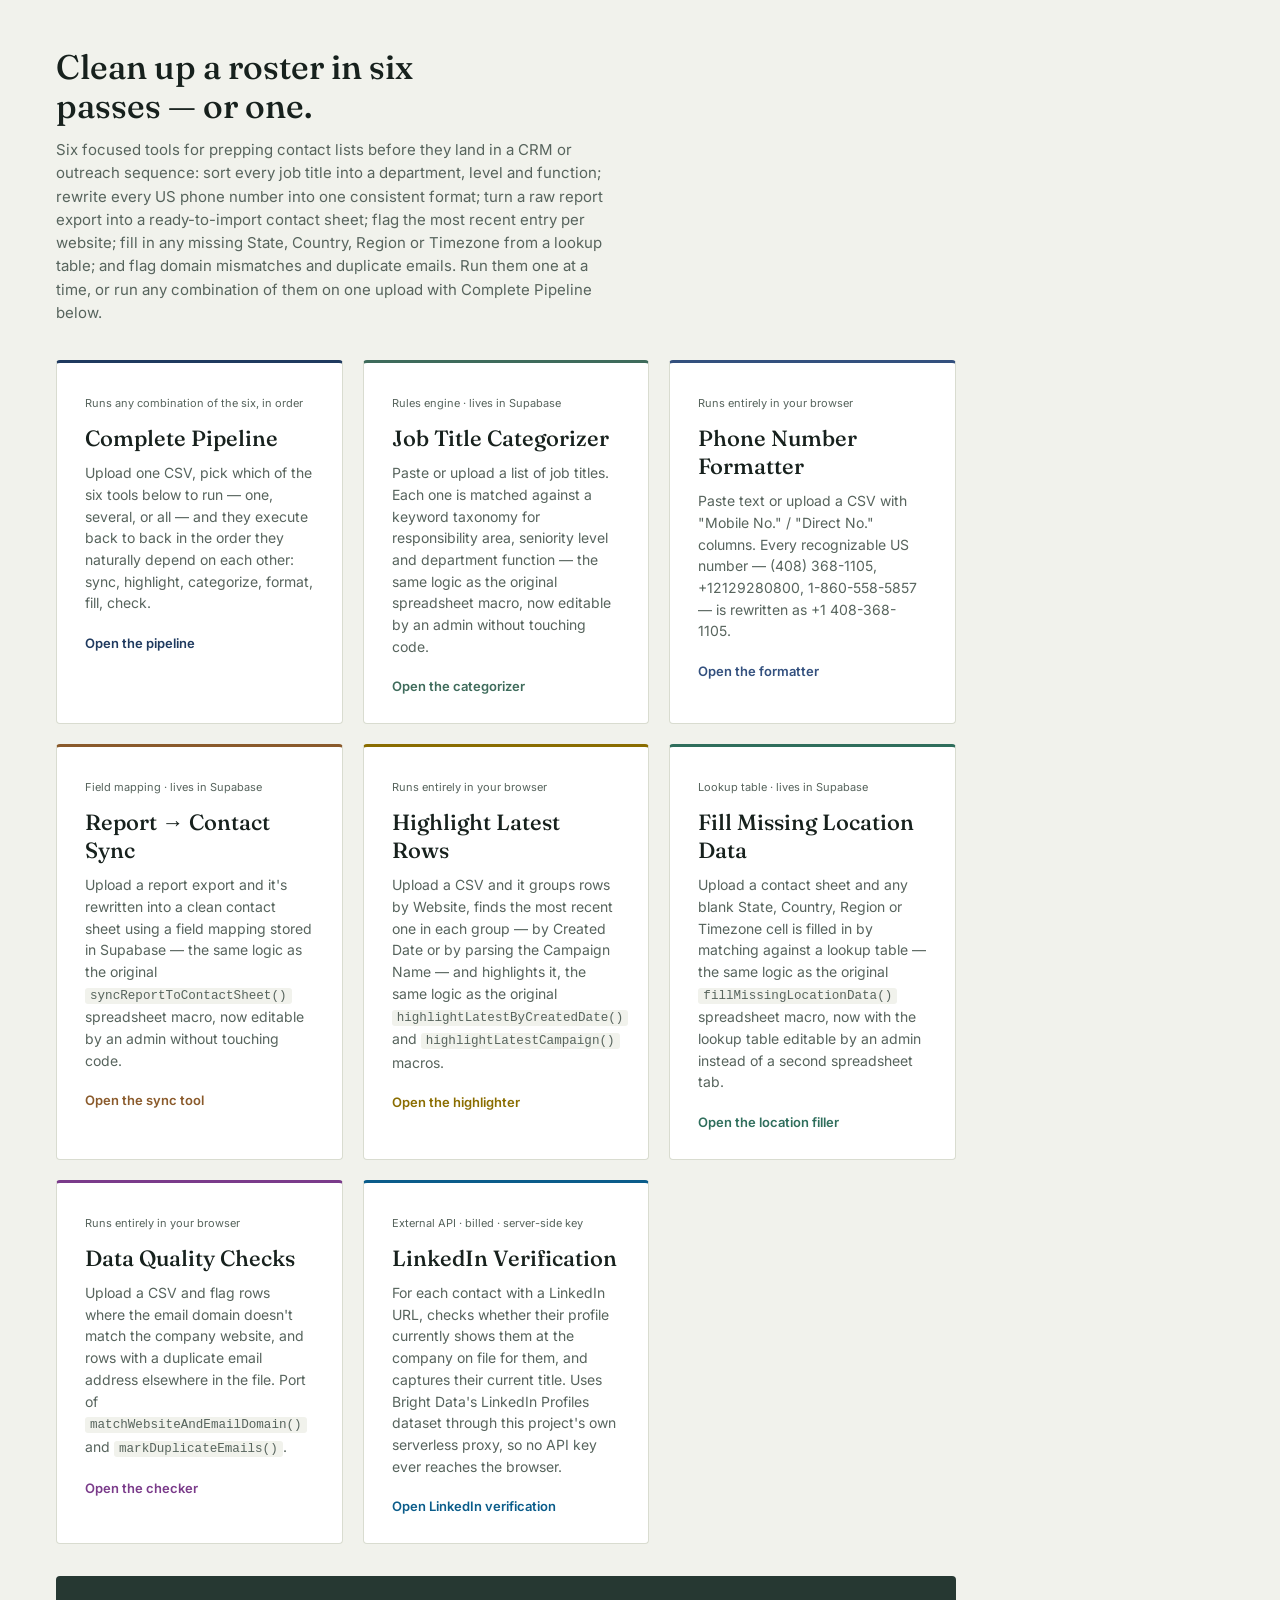
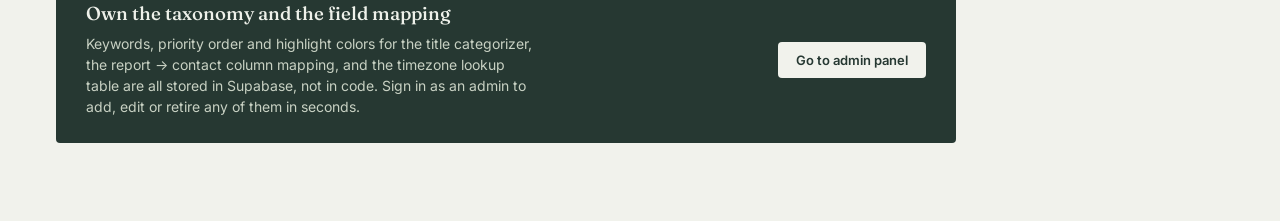
==== commit c7980a51: "first commit" ====
--- a/index.html
+++ b/index.html
@@ -112,6 +112,18 @@
               </p>
               <span class="tool-card-cta">Open the checker</span>
             </a>
+
+            <a href="linkedin-verify.html" class="tool-card tool-card--linkedin">
+              <span class="tool-card-tag">External API · billed · server-side key</span>
+              <h2>LinkedIn Verification</h2>
+              <p>
+                For each contact with a LinkedIn URL, checks whether their profile currently
+                shows them at the company on file for them, and captures their current title.
+                Uses Bright Data's LinkedIn Profiles dataset through this project's own
+                serverless proxy, so no API key ever reaches the browser.
+              </p>
+              <span class="tool-card-cta">Open LinkedIn verification</span>
+            </a>
           </div>
 
           <section class="admin-callout">
@@ -132,4 +144,4 @@
 
     <script type="module" src="js/pages/home.js"></script>
   </body>
-</html>
+</html>
--- a/css/styles.css
+++ b/css/styles.css
@@ -19,6 +19,8 @@
   --accent-quality-soft: #efe1f4;
   --accent-pipeline: #1f3a5f;
   --accent-pipeline-soft: #dde6f0;
+  --accent-linkedin: #0a5c8a;
+  --accent-linkedin-soft: #dcebf3;
   --highlight-latest: #fff59d;
   --highlight-filled: #d9ead3;
   --highlight-architecture: #fff2cc;
@@ -259,6 +261,10 @@
   border-top: 3px solid var(--accent-pipeline);
 }
 
+.tool-card--linkedin {
+  border-top: 3px solid var(--accent-linkedin);
+}
+
 .tool-card-tag {
   display: inline-block;
   font-size: 11px;
@@ -311,6 +317,10 @@
 
 .tool-card--pipeline .tool-card-cta {
   color: var(--accent-pipeline);
+}
+
+.tool-card--linkedin .tool-card-cta {
+  color: var(--accent-linkedin);
 }
 
 .tool-card code {
@@ -582,6 +592,46 @@
 .pipeline-log-warning {
   color: var(--danger);
   margin-top: 2px;
+}
+
+/* LinkedIn Verification tool */
+
+.consent-box {
+  background: var(--accent-highlight-soft);
+  border: 1px solid var(--accent-highlight);
+  border-radius: var(--radius);
+  padding: 16px 18px;
+  margin-bottom: 18px;
+}
+
+.consent-box p {
+  margin: 0 0 10px;
+  font-size: 13px;
+  line-height: 1.6;
+}
+
+.consent-box p:last-of-type {
+  margin-bottom: 0;
+}
+
+.consent-box .radio-option {
+  font-weight: 600;
+  margin-top: 12px;
+}
+
+.stat-row {
+  display: flex;
+  gap: 20px;
+  flex-wrap: wrap;
+  margin: 4px 0 18px;
+}
+
+.stat-pill {
+  font-size: 13px;
+  padding: 6px 12px;
+  border-radius: 999px;
+  border: 1px solid var(--line);
+  background: var(--paper-raised);
 }
 
 .btn-primary,
@@ -867,4 +917,4 @@
     flex-direction: column;
     align-items: flex-start;
   }
-}
+}
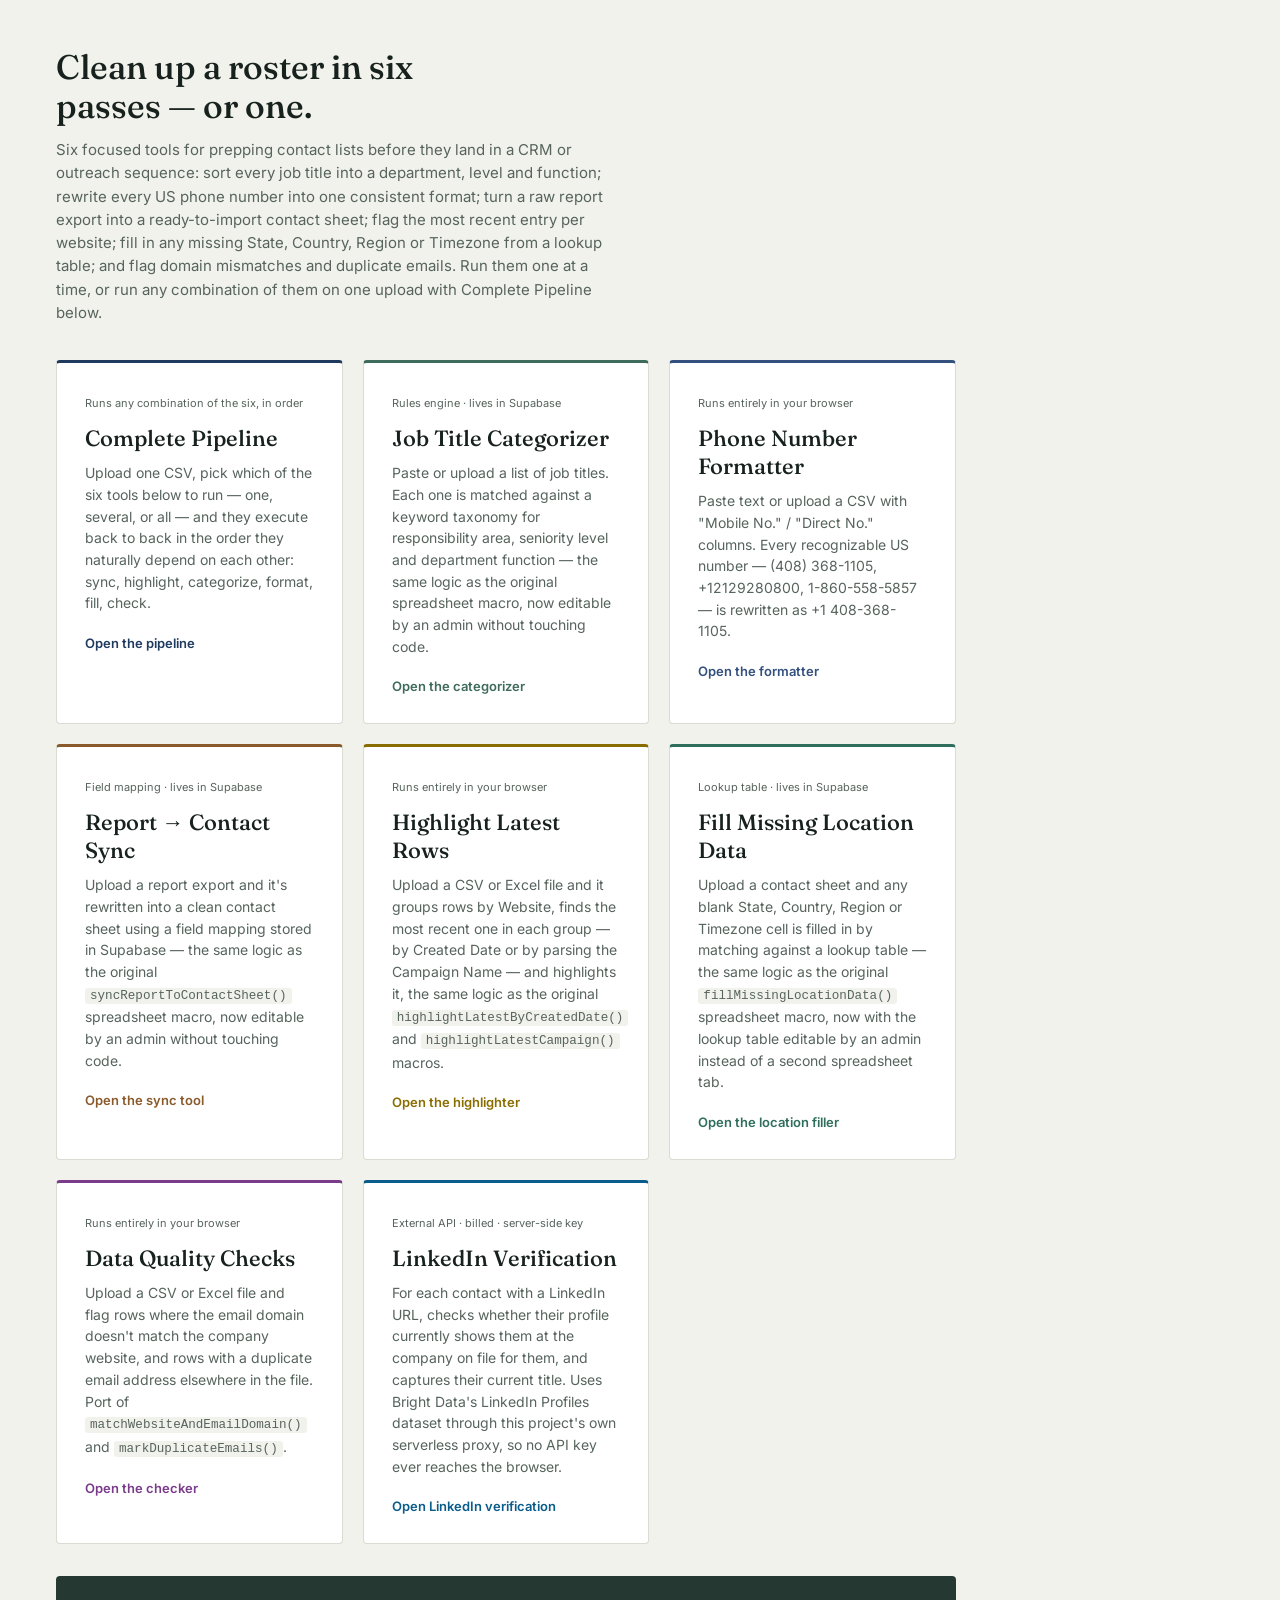
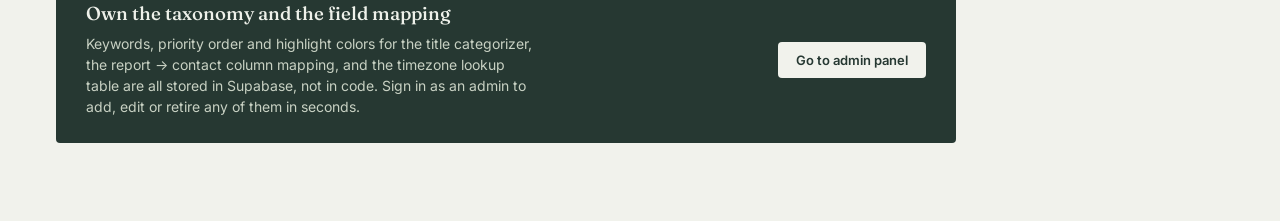
==== commit 88222522: "excel" ====
--- a/index.html
+++ b/index.html
@@ -81,7 +81,7 @@
               <span class="tool-card-tag">Runs entirely in your browser</span>
               <h2>Highlight Latest Rows</h2>
               <p>
-                Upload a CSV and it groups rows by Website, finds the most recent one in each
+                Upload a CSV or Excel file and it groups rows by Website, finds the most recent one in each
                 group — by Created Date or by parsing the Campaign Name — and highlights it,
                 the same logic as the original <code>highlightLatestByCreatedDate()</code> and
                 <code>highlightLatestCampaign()</code> macros.
@@ -105,7 +105,7 @@
               <span class="tool-card-tag">Runs entirely in your browser</span>
               <h2>Data Quality Checks</h2>
               <p>
-                Upload a CSV and flag rows where the email domain doesn't match the company
+                Upload a CSV or Excel file and flag rows where the email domain doesn't match the company
                 website, and rows with a duplicate email address elsewhere in the file. Port
                 of <code>matchWebsiteAndEmailDomain()</code> and
                 <code>markDuplicateEmails()</code>.
--- a/css/styles.css
+++ b/css/styles.css
@@ -917,4 +917,56 @@
     flex-direction: column;
     align-items: flex-start;
   }
+}
+/* LinkedIn manual browser check */
+
+.manual-card {
+  border: 1px solid var(--line);
+  border-radius: var(--radius);
+  background: var(--paper-raised);
+  padding: 16px 18px;
+  display: flex;
+  flex-direction: column;
+  gap: 12px;
+}
+
+.manual-card-meta {
+  font-size: 12px;
+  color: var(--text-muted);
+}
+
+.manual-card-account {
+  font-size: 15px;
+  font-weight: 600;
+}
+
+.manual-card-url {
+  font-size: 12px;
+  word-break: break-all;
+}
+
+.manual-actions {
+  display: flex;
+  flex-wrap: wrap;
+  gap: 8px;
+}
+
+.manual-fields {
+  display: grid;
+  grid-template-columns: repeat(auto-fit, minmax(200px, 1fr));
+  gap: 10px;
+}
+
+.manual-fields input {
+  border: 1px solid var(--line);
+  border-radius: var(--radius);
+  padding: 8px 10px;
+  font-size: 13px;
+  background: var(--paper);
+  color: var(--ink);
+}
+
+.manual-decision {
+  font-size: 12px;
+  font-weight: 600;
 }
